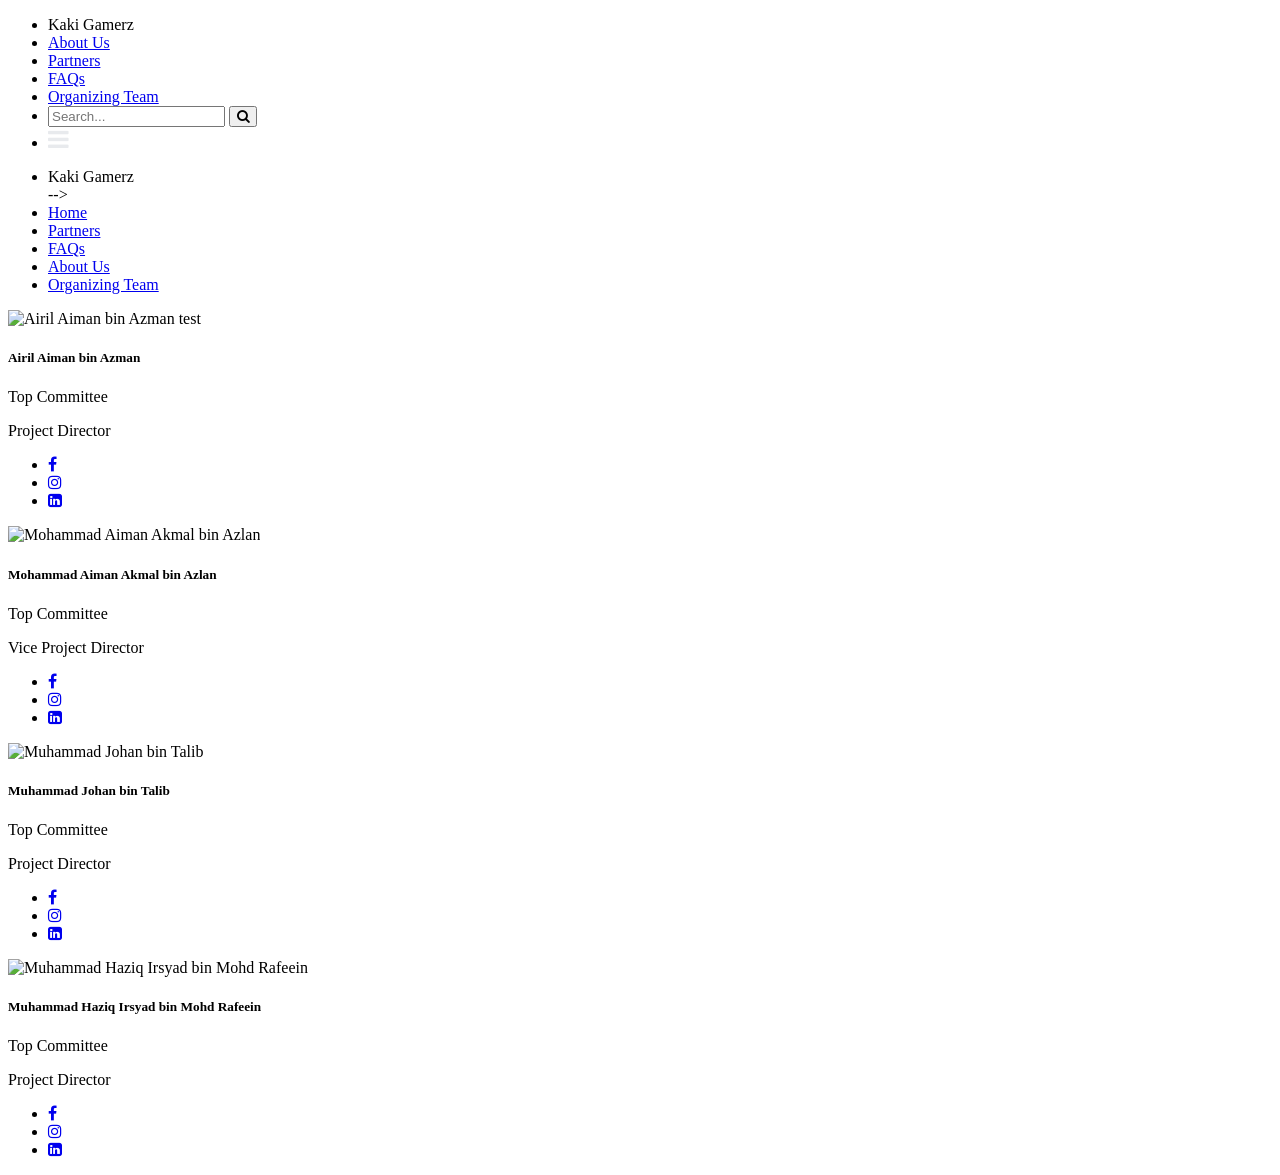
==== public/HTML/aboutPage.html @ de5bdeb2 "Creating main basic structure for further development" ====
<!DOCTYPE html>
<html lang="en">

<head>
    <meta charset="UTF-8">
    <meta name="viewport" content="width=device-width, initial-scale=1.0">
    <title>Kaki Gamerz</title>

    <link rel="stylesheet" href="aboutPage.css">

    <link rel="stylesheet" href="https://cdnjs.cloudflare.com/ajax/libs/font-awesome/4.7.0/css/font-awesome.min.css">

    <script src="script.js"></script>
</head>

<body>

<nav id="navbar">
    <ul>
        <li><a> Kaki Gamerz </a></li>
        <li class="hideOnMobile"><a href="#"> About Us </a></li>
        <li class="hideOnMobile"><a href="#"> Partners</a></li>
        <li class="hideOnMobile"><a href="#"> FAQs</a></li>
        <li class="hideOnMobile"><a href="#"> Organizing Team</a></li>

        <li>
            <div class="search">
                <input type="text" class="searchTerm" placeholder="Search...">
                <button type="submit" class="searchButton">
                    <i class="fa fa-search"></i>
                </button>
            </div>
        </li>

        <li class="menuButton">
            <a href="#"> <i class="fa fa-bars" style="font-size:24px; color:#e8eaed;"></i> </a>
        </li>
    </ul>

    <div id="sidebar">
        <ul class="sidebar">
            <li><a> Kaki Gamerz</a></li>-->
            <li><a href="#"> Home</a></li>
            <li><a href="#"> Partners</a></li>
            <li><a href="#"> FAQs</a></li>
            <li><a href="#"> About Us</a></li>
            <li><a href="#"> Organizing Team</a></li>
        </ul>
    </div>
</nav>

<div class="container">
    <div class="All-Grid">

        <div class="topCommittee">
            <div class="imgBox">
                <img src="#" alt="Airil Aiman bin Azman test">
            </div>
            <div class="description">
                <h5> Airil Aiman bin Azman</h5>
                <p>Top Committee</p>
                <p>Project Director</p>
            </div>
            <div class="CommitteeSocMed">
                <ul>
                    <li><a href="https://www.facebook.com/qy.lim.5" target="_blank"><i class="fa fa-facebook"></i></a>
                    </li>
                    <li><a href="https://www.instagram.com/qiannyunnn/" target="_blank"><i class="fa fa-instagram"></i></a>
                    </li>
                    <li><a href="https://www.linkedin.com/in/lim-qian-yun-292707256" target="_blank"><i
                            class="fa fa-linkedin-square"></i></a></li>
                </ul>
            </div>
        </div>

        <div class="topCommittee">
            <div class="imgBox">
                <img src="#" alt="Mohammad Aiman Akmal bin Azlan">
                <div class="border"></div>
            </div>
            <div class="description">
                <h5> Mohammad Aiman Akmal bin Azlan</h5>
                <p>Top Committee</p>
                <p> Vice Project Director</p>
            </div>
            <div class="CommitteeSocMed">
                <ul>
                    <li><a href="https://www.facebook.com/weize.wong.3" target="_blank"><i
                            class="fa fa-facebook"></i></a></li>
                    <li><a href="https://www.instagram.com/weize_0912" target="_blank"><i
                            class="fa fa-instagram"></i></a></li>
                    <li><a href="https://www.linkedin.com/in/wong-wei-ze-b61b62208" target="_blank"><i
                            class="fa fa-linkedin-square"></i></a></li>
                </ul>
            </div>
        </div>

        <div class="topCommittee">
            <div class="imgBox">
                <img src="#" alt="Muhammad Johan bin Talib">
            </div>
            <div class="description">
                <h5> Muhammad Johan bin Talib</h5>
                <p>Top Committee</p>
                <p>Project Director</p>
            </div>
            <div class="CommitteeSocMed">
                <ul>
                    <li><a href="https://www.facebook.com/qy.lim.5" target="_blank"><i class="fa fa-facebook"></i></a>
                    </li>
                    <li><a href="https://www.instagram.com/qiannyunnn/" target="_blank"><i class="fa fa-instagram"></i></a>
                    </li>
                    <li><a href="https://www.linkedin.com/in/lim-qian-yun-292707256" target="_blank"><i
                            class="fa fa-linkedin-square"></i></a></li>
                </ul>
            </div>
        </div>

        <div class="topCommittee">
            <div class="imgBox">
                <img src="#" alt="Muhammad Haziq Irsyad bin Mohd Rafeein">
            </div>
            <div class="description">
                <h5> Muhammad Haziq Irsyad bin Mohd Rafeein</h5>
                <p>Top Committee</p>
                <p>Project Director</p>
            </div>
            <div class="CommitteeSocMed">
                <ul>
                    <li><a href="https://www.facebook.com/qy.lim.5" target="_blank"><i class="fa fa-facebook"></i></a>
                    </li>
                    <li><a href="https://www.instagram.com/qiannyunnn/" target="_blank"><i class="fa fa-instagram"></i></a>
                    </li>
                    <li><a href="https://www.linkedin.com/in/lim-qian-yun-292707256" target="_blank"><i
                            class="fa fa-linkedin-square"></i></a></li>
                </ul>
            </div>
        </div>

    </div>
</div>

</body>
</html>
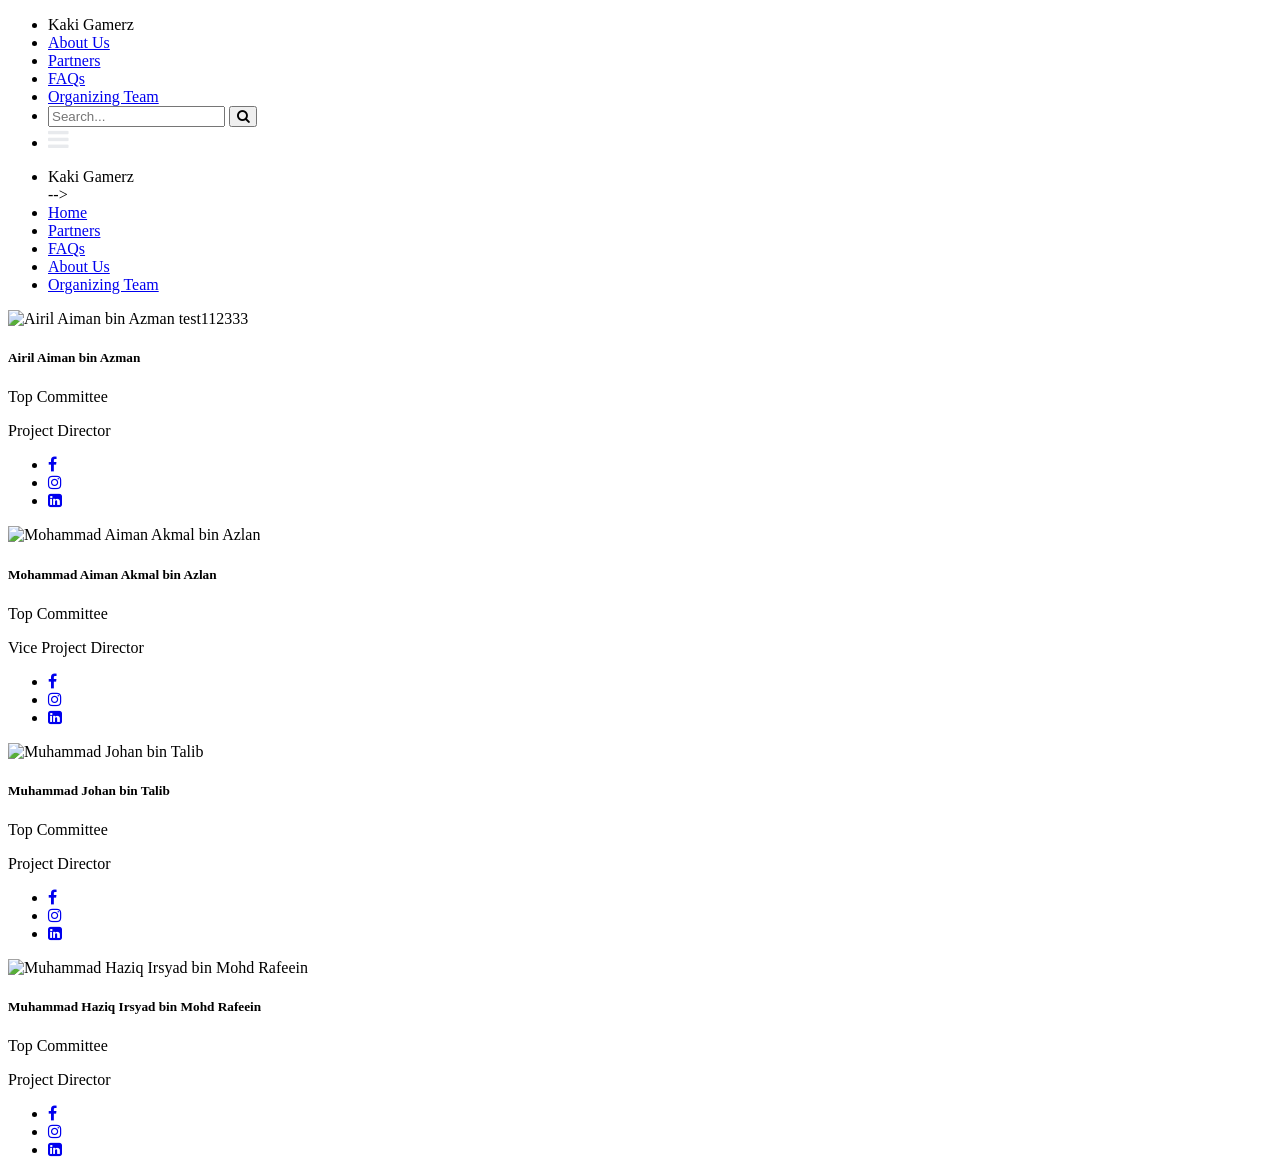
==== commit 61a7c0d9: "test 2" ====
--- a/public/HTML/aboutPage.html
+++ b/public/HTML/aboutPage.html
@@ -54,7 +54,7 @@
 
         <div class="topCommittee">
             <div class="imgBox">
-                <img src="#" alt="Airil Aiman bin Azman test">
+                <img src="#" alt="Airil Aiman bin Azman test112333">
             </div>
             <div class="description">
                 <h5> Airil Aiman bin Azman</h5>
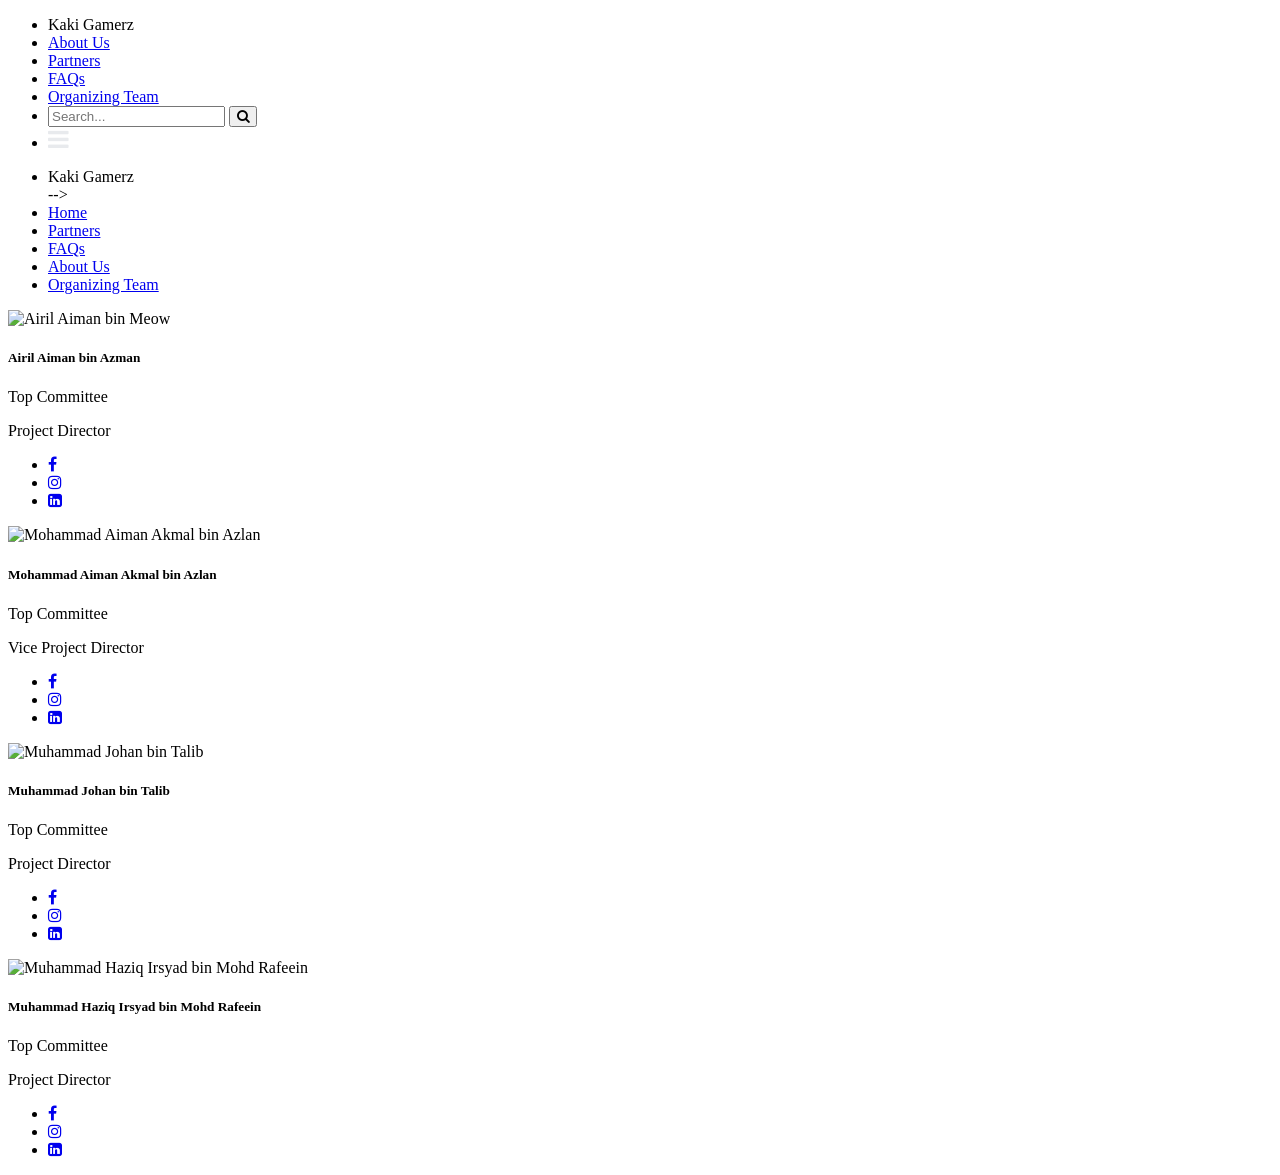
==== commit 10309d9e: "test 1 meow" ====
--- a/public/HTML/aboutPage.html
+++ b/public/HTML/aboutPage.html
@@ -54,7 +54,7 @@
 
         <div class="topCommittee">
             <div class="imgBox">
-                <img src="#" alt="Airil Aiman bin Azman test112333">
+                <img src="#" alt="Airil Aiman bin Meow">
             </div>
             <div class="description">
                 <h5> Airil Aiman bin Azman</h5>
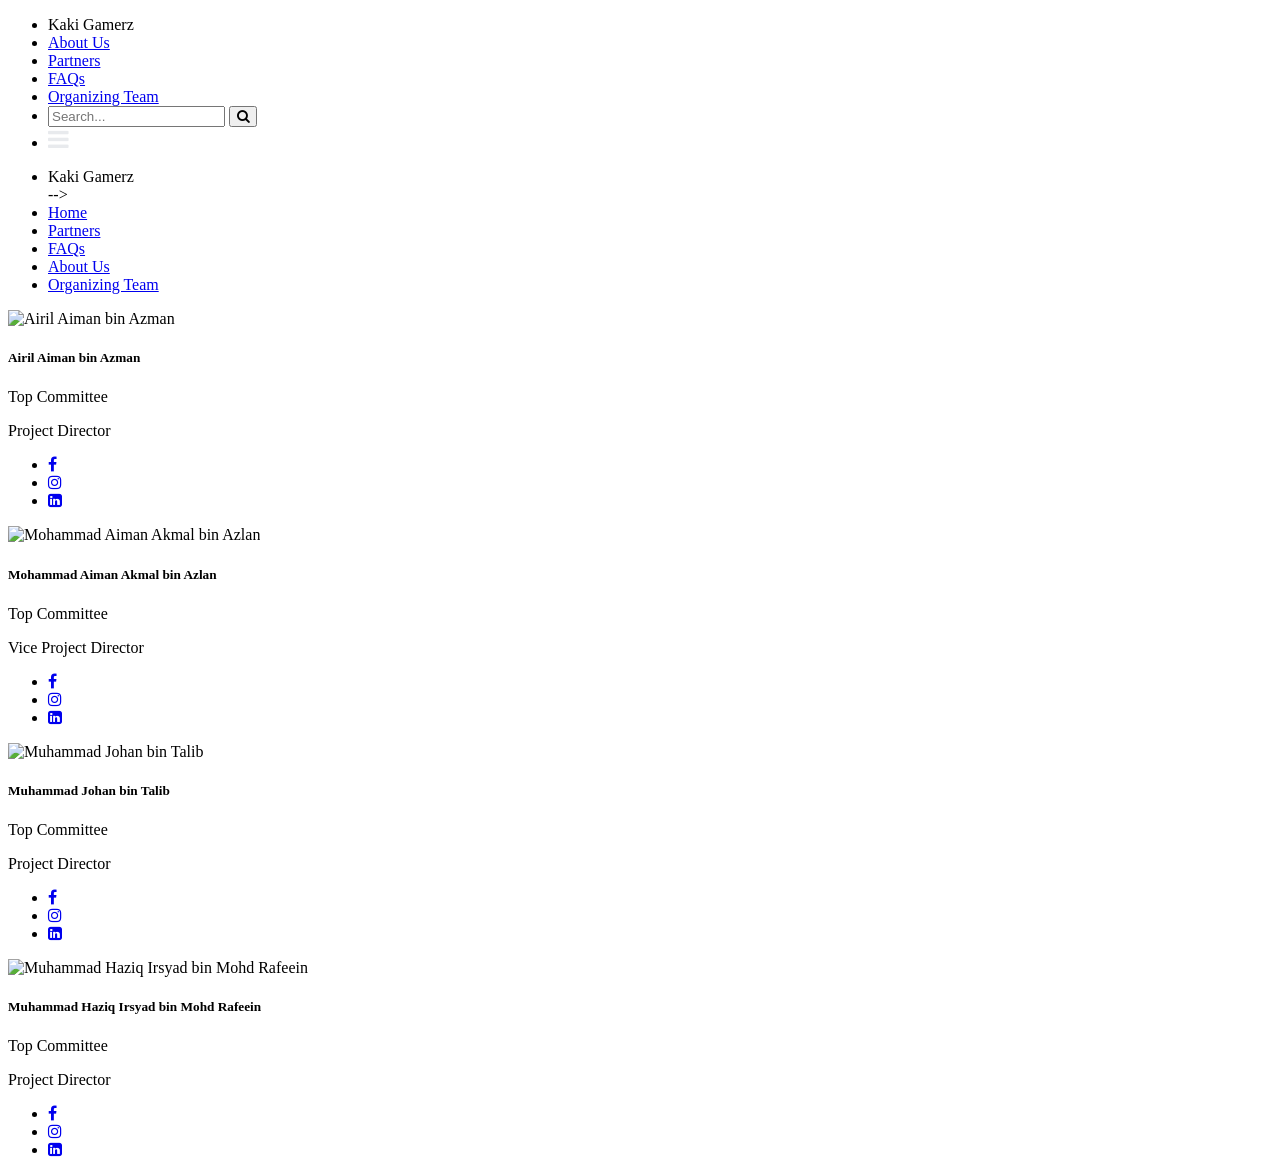
==== commit d06bb8f3: "try" ====
--- a/public/HTML/aboutPage.html
+++ b/public/HTML/aboutPage.html
@@ -54,7 +54,7 @@
 
         <div class="topCommittee">
             <div class="imgBox">
-                <img src="#" alt="Airil Aiman bin Meow">
+                <img src="#" alt="Airil Aiman bin Azman">
             </div>
             <div class="description">
                 <h5> Airil Aiman bin Azman</h5>
@@ -85,11 +85,11 @@
             </div>
             <div class="CommitteeSocMed">
                 <ul>
-                    <li><a href="https://www.facebook.com/weize.wong.3" target="_blank"><i
+                    <li><a href="https://www.facebook.com/mohd.aiman.akmal.2025" target="_blank"><i
                             class="fa fa-facebook"></i></a></li>
-                    <li><a href="https://www.instagram.com/weize_0912" target="_blank"><i
+                    <li><a href="https://www.instagram.com/kmalzln_/" target="_blank"><i
                             class="fa fa-instagram"></i></a></li>
-                    <li><a href="https://www.linkedin.com/in/wong-wei-ze-b61b62208" target="_blank"><i
+                    <li><a href="https://www.linkedin.com/in/aimanakmalazlan/" target="_blank"><i
                             class="fa fa-linkedin-square"></i></a></li>
                 </ul>
             </div>
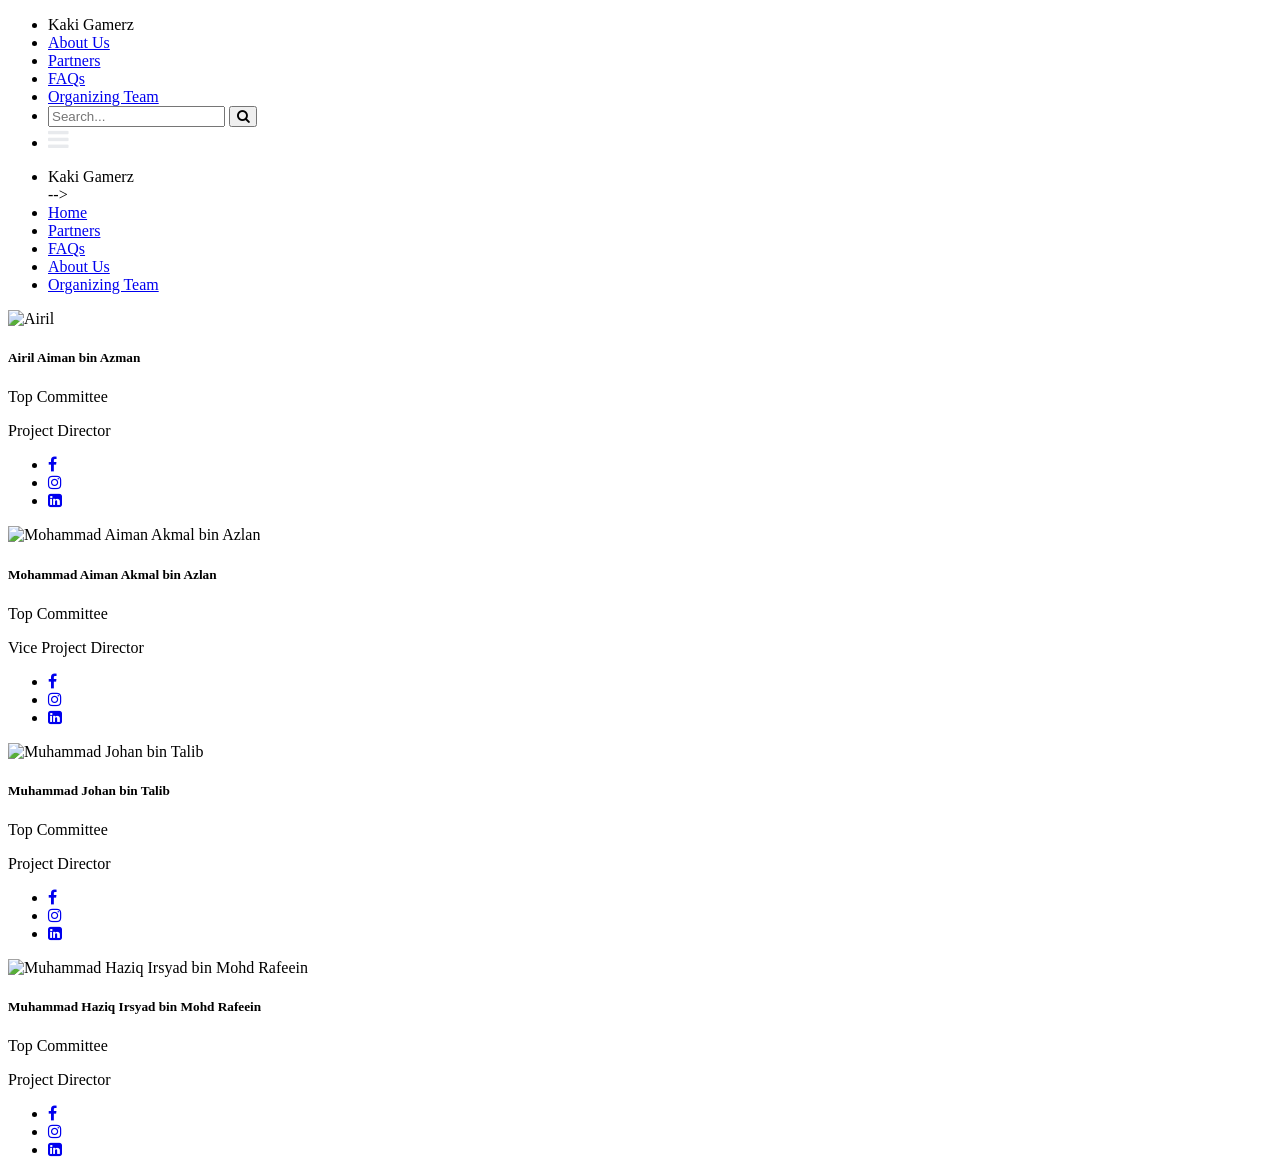
==== commit c765c33a: "Change airil name" ====
--- a/public/HTML/aboutPage.html
+++ b/public/HTML/aboutPage.html
@@ -54,7 +54,7 @@
 
         <div class="topCommittee">
             <div class="imgBox">
-                <img src="#" alt="Airil Aiman bin Azman">
+                <img src="#" alt="Airil ">
             </div>
             <div class="description">
                 <h5> Airil Aiman bin Azman</h5>
@@ -85,11 +85,11 @@
             </div>
             <div class="CommitteeSocMed">
                 <ul>
-                    <li><a href="https://www.facebook.com/mohd.aiman.akmal.2025" target="_blank"><i
+                    <li><a href="https://www.facebook.com/weize.wong.3" target="_blank"><i
                             class="fa fa-facebook"></i></a></li>
-                    <li><a href="https://www.instagram.com/kmalzln_/" target="_blank"><i
+                    <li><a href="https://www.instagram.com/weize_0912" target="_blank"><i
                             class="fa fa-instagram"></i></a></li>
-                    <li><a href="https://www.linkedin.com/in/aimanakmalazlan/" target="_blank"><i
+                    <li><a href="https://www.linkedin.com/in/wong-wei-ze-b61b62208" target="_blank"><i
                             class="fa fa-linkedin-square"></i></a></li>
                 </ul>
             </div>
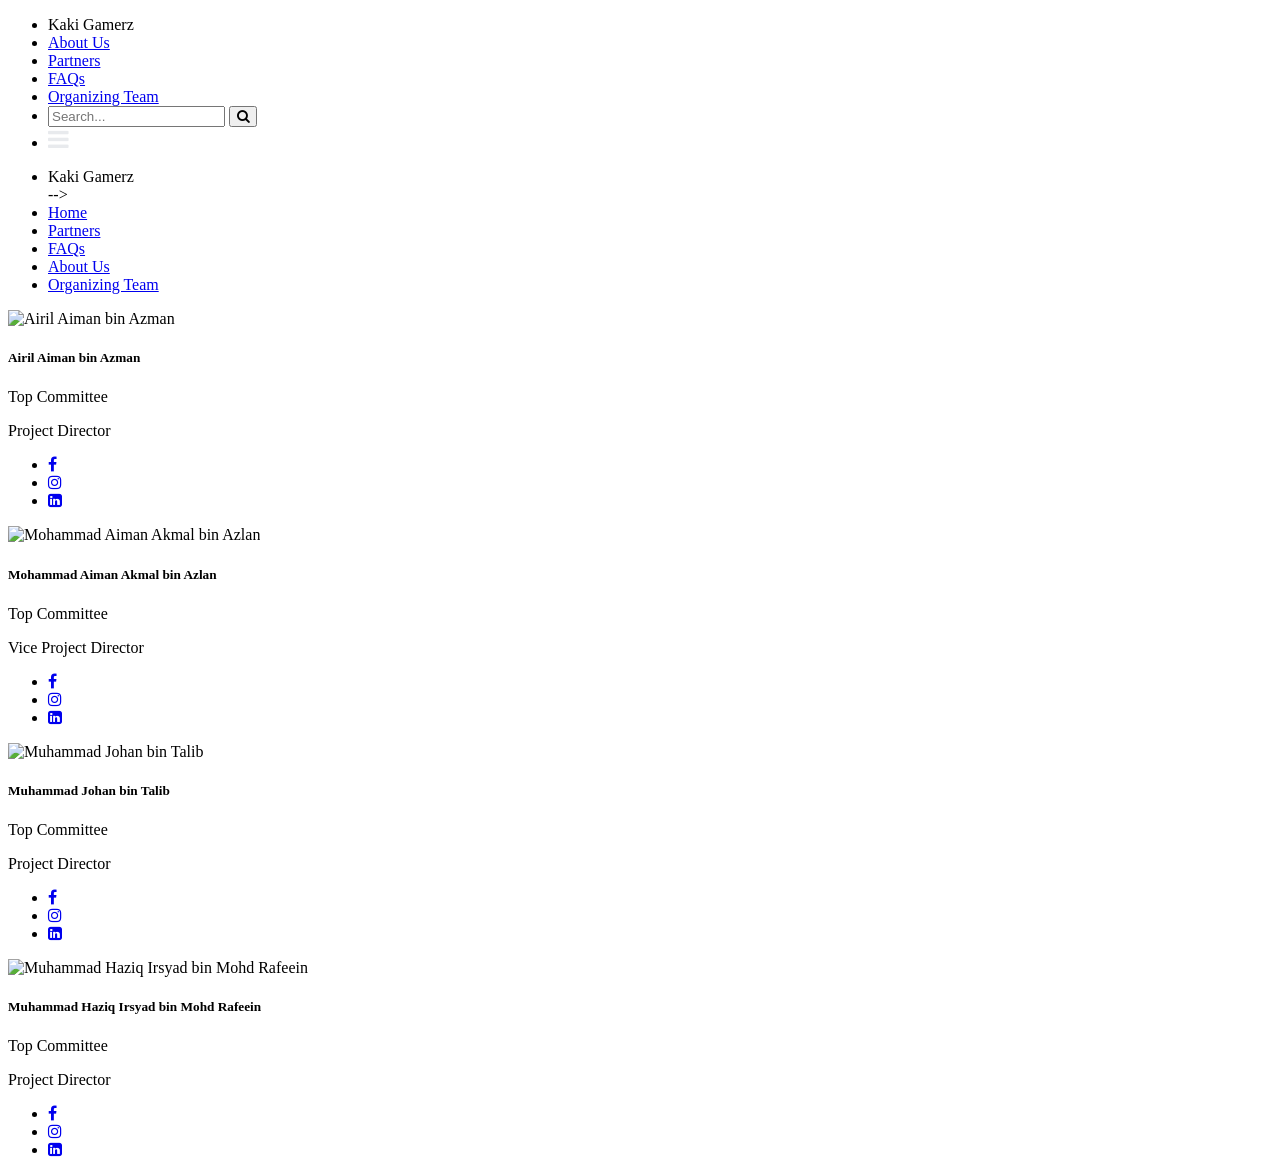
==== commit 35b35619: "test 1 meow" ====
--- a/public/HTML/aboutPage.html
+++ b/public/HTML/aboutPage.html
@@ -54,7 +54,7 @@
 
         <div class="topCommittee">
             <div class="imgBox">
-                <img src="#" alt="Airil ">
+                <img src="#" alt="Airil Aiman bin Azman">
             </div>
             <div class="description">
                 <h5> Airil Aiman bin Azman</h5>
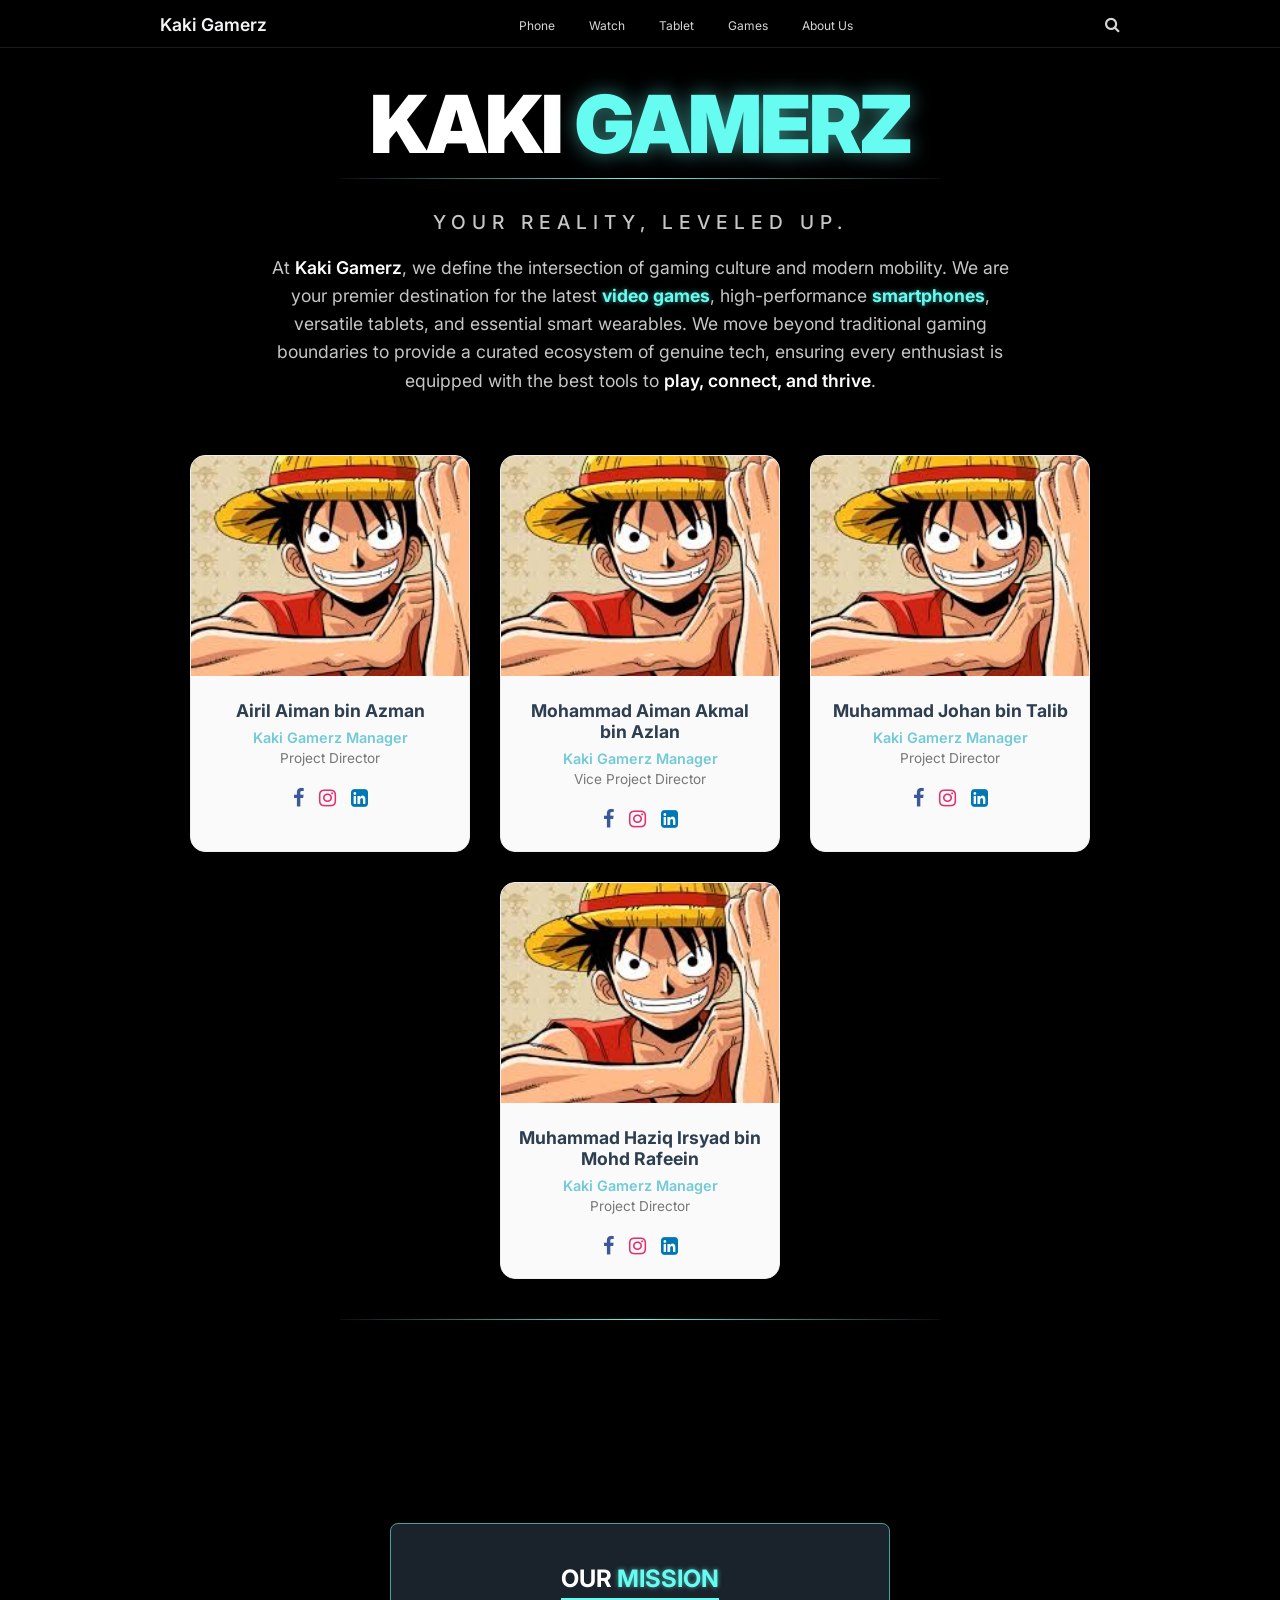
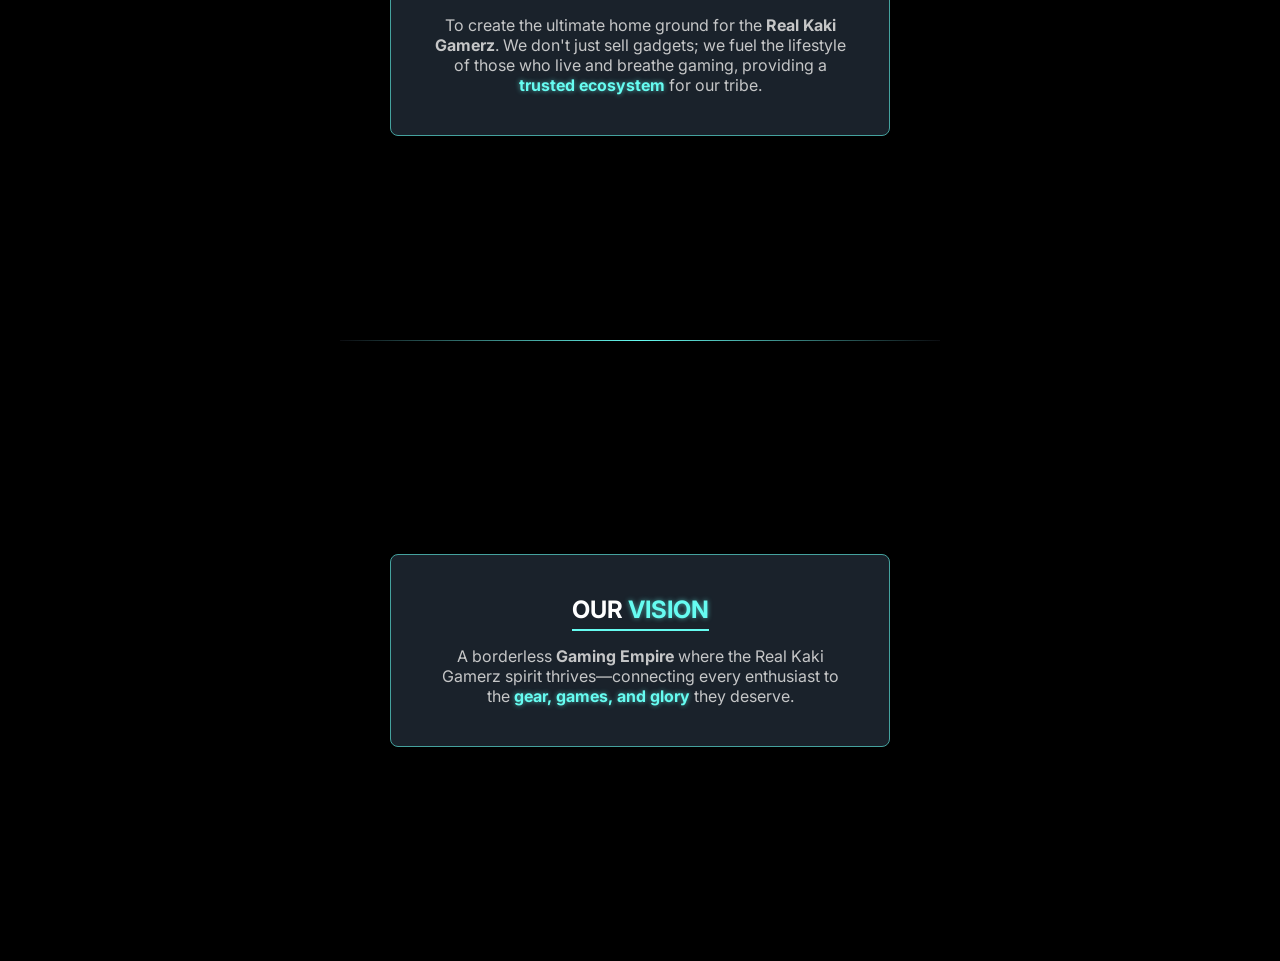
==== commit c3dcf765: "Merge pull request #6 from Hazyyyq/haziq/feature/aboutPage-design About Us Redesign" ====
--- a/public/HTML/aboutPage.html
+++ b/public/HTML/aboutPage.html
@@ -1,144 +1,155 @@
 <!DOCTYPE html>
 <html lang="en">
-
 <head>
     <meta charset="UTF-8">
     <meta name="viewport" content="width=device-width, initial-scale=1.0">
-    <title>Kaki Gamerz</title>
-
-    <link rel="stylesheet" href="aboutPage.css">
-
+    <title>Kaki Gamerz - Organizing Team</title>
+    <link rel="stylesheet" href="../CSS/aboutPage.css">
+    <link rel="preconnect" href="https://fonts.googleapis.com">
+    <link rel="preconnect" href="https://fonts.gstatic.com" crossorigin>
+    <link href="https://fonts.googleapis.com/css2?family=Inter:wght@400;600;700&display=swap" rel="stylesheet">
     <link rel="stylesheet" href="https://cdnjs.cloudflare.com/ajax/libs/font-awesome/4.7.0/css/font-awesome.min.css">
-
-    <script src="script.js"></script>
 </head>
-
 <body>
 
-<nav id="navbar">
-    <ul>
-        <li><a> Kaki Gamerz </a></li>
-        <li class="hideOnMobile"><a href="#"> About Us </a></li>
-        <li class="hideOnMobile"><a href="#"> Partners</a></li>
-        <li class="hideOnMobile"><a href="#"> FAQs</a></li>
-        <li class="hideOnMobile"><a href="#"> Organizing Team</a></li>
-
-        <li>
-            <div class="search">
-                <input type="text" class="searchTerm" placeholder="Search...">
-                <button type="submit" class="searchButton">
-                    <i class="fa fa-search"></i>
-                </button>
-            </div>
-        </li>
-
-        <li class="menuButton">
-            <a href="#"> <i class="fa fa-bars" style="font-size:24px; color:#e8eaed;"></i> </a>
-        </li>
-    </ul>
-
-    <div id="sidebar">
-        <ul class="sidebar">
-            <li><a> Kaki Gamerz</a></li>-->
-            <li><a href="#"> Home</a></li>
-            <li><a href="#"> Partners</a></li>
-            <li><a href="#"> FAQs</a></li>
-            <li><a href="#"> About Us</a></li>
-            <li><a href="#"> Organizing Team</a></li>
-        </ul>
+<nav>
+    <div class="nav-content">
+        <a href="/" class="logo">Kaki Gamerz</a>
+        <div class="nav-links">
+            <a href="#">Phone</a>
+            <a href="#">Watch</a>
+            <a href="#">Tablet</a>
+            <a href="#">Games</a>
+            <a href="aboutPage.html">About Us</a>
+        </div>
+        <div class="search-box">
+            <i class="fa fa-search"></i>
+        </div>
     </div>
 </nav>
 
-<div class="container">
+<main class="container">
+
+    <div class="brand-header">
+        <h1 class="big-brand-title">KAKI <span class="neon-text">GAMERZ</span></h1>
+        <hr class="separator2">
+        <div class="brand-tagline">YOUR REALITY, LEVELED UP.</div>
+
+        <p class="about-text">
+            At <strong class="text-white">Kaki Gamerz</strong>, we define the intersection of gaming culture and modern mobility.
+            We are your premier destination for the latest <span class="highlight">video games</span>,
+            high-performance <span class="highlight">smartphones</span>, versatile tablets, and essential smart wearables.
+            We move beyond traditional gaming boundaries to provide a curated ecosystem of genuine tech,
+            ensuring every enthusiast is equipped with the best tools to <strong class="text-white">play, connect, and thrive</strong>.
+        </p>
+
+    </div>
+
     <div class="All-Grid">
 
-        <div class="topCommittee">
-            <div class="imgBox">
-                <img src="#" alt="Airil Aiman bin Azman">
-            </div>
-            <div class="description">
-                <h5> Airil Aiman bin Azman</h5>
-                <p>Top Committee</p>
+        <article class="managerProfile">
+            <img src="../img/test.jpeg" alt="Airil Aiman bin Azman">
+            <div class="info">
+                <h5>Airil Aiman bin Azman</h5>
+                <p>Kaki Gamerz Manager</p>
                 <p>Project Director</p>
             </div>
-            <div class="CommitteeSocMed">
-                <ul>
-                    <li><a href="https://www.facebook.com/qy.lim.5" target="_blank"><i class="fa fa-facebook"></i></a>
-                    </li>
-                    <li><a href="https://www.instagram.com/qiannyunnn/" target="_blank"><i class="fa fa-instagram"></i></a>
-                    </li>
-                    <li><a href="https://www.linkedin.com/in/lim-qian-yun-292707256" target="_blank"><i
-                            class="fa fa-linkedin-square"></i></a></li>
-                </ul>
+            <ul class="ManagerSocMed">
+                <li><a href="#" target="_blank"><i class="fa fa-facebook"></i></a></li>
+                <li><a href="#" target="_blank"><i class="fa fa-instagram"></i></a></li>
+                <li><a href="#" target="_blank"><i class="fa fa-linkedin-square"></i></a></li>
+            </ul>
+        </article>
+
+        <article class="managerProfile">
+            <img src="../img/test.jpeg" alt="Mohammad Aiman Akmal bin Azlan">
+            <div class="info">
+                <h5>Mohammad Aiman Akmal bin Azlan</h5>
+                <p>Kaki Gamerz Manager</p>
+                <p>Vice Project Director</p>
             </div>
-        </div>
+            <ul class="ManagerSocMed">
+                <li><a href="#" target="_blank"><i class="fa fa-facebook"></i></a></li>
+                <li><a href="#" target="_blank"><i class="fa fa-instagram"></i></a></li>
+                <li><a href="#" target="_blank"><i class="fa fa-linkedin-square"></i></a></li>
+            </ul>
+        </article>
 
-        <div class="topCommittee">
-            <div class="imgBox">
-                <img src="#" alt="Mohammad Aiman Akmal bin Azlan">
-                <div class="border"></div>
-            </div>
-            <div class="description">
-                <h5> Mohammad Aiman Akmal bin Azlan</h5>
-                <p>Top Committee</p>
-                <p> Vice Project Director</p>
-            </div>
-            <div class="CommitteeSocMed">
-                <ul>
-                    <li><a href="https://www.facebook.com/weize.wong.3" target="_blank"><i
-                            class="fa fa-facebook"></i></a></li>
-                    <li><a href="https://www.instagram.com/weize_0912" target="_blank"><i
-                            class="fa fa-instagram"></i></a></li>
-                    <li><a href="https://www.linkedin.com/in/wong-wei-ze-b61b62208" target="_blank"><i
-                            class="fa fa-linkedin-square"></i></a></li>
-                </ul>
-            </div>
-        </div>
-
-        <div class="topCommittee">
-            <div class="imgBox">
-                <img src="#" alt="Muhammad Johan bin Talib">
-            </div>
-            <div class="description">
-                <h5> Muhammad Johan bin Talib</h5>
-                <p>Top Committee</p>
+        <article class="managerProfile">
+            <img src="../img/test.jpeg" alt="Muhammad Johan bin Talib">
+            <div class="info">
+                <h5>Muhammad Johan bin Talib</h5>
+                <p>Kaki Gamerz Manager</p>
                 <p>Project Director</p>
             </div>
-            <div class="CommitteeSocMed">
-                <ul>
-                    <li><a href="https://www.facebook.com/qy.lim.5" target="_blank"><i class="fa fa-facebook"></i></a>
-                    </li>
-                    <li><a href="https://www.instagram.com/qiannyunnn/" target="_blank"><i class="fa fa-instagram"></i></a>
-                    </li>
-                    <li><a href="https://www.linkedin.com/in/lim-qian-yun-292707256" target="_blank"><i
-                            class="fa fa-linkedin-square"></i></a></li>
-                </ul>
-            </div>
-        </div>
+            <ul class="ManagerSocMed">
+                <li><a href="#" target="_blank"><i class="fa fa-facebook"></i></a></li>
+                <li><a href="#" target="_blank"><i class="fa fa-instagram"></i></a></li>
+                <li><a href="#" target="_blank"><i class="fa fa-linkedin-square"></i></a></li>
+            </ul>
+        </article>
 
-        <div class="topCommittee">
-            <div class="imgBox">
-                <img src="#" alt="Muhammad Haziq Irsyad bin Mohd Rafeein">
-            </div>
-            <div class="description">
-                <h5> Muhammad Haziq Irsyad bin Mohd Rafeein</h5>
-                <p>Top Committee</p>
+        <article class="managerProfile">
+            <img src="../img/test.jpeg" alt="Muhammad Haziq Irsyad bin Mohd Rafeein">
+            <div class="info">
+                <h5>Muhammad Haziq Irsyad bin Mohd Rafeein</h5>
+                <p>Kaki Gamerz Manager</p>
                 <p>Project Director</p>
             </div>
-            <div class="CommitteeSocMed">
-                <ul>
-                    <li><a href="https://www.facebook.com/qy.lim.5" target="_blank"><i class="fa fa-facebook"></i></a>
-                    </li>
-                    <li><a href="https://www.instagram.com/qiannyunnn/" target="_blank"><i class="fa fa-instagram"></i></a>
-                    </li>
-                    <li><a href="https://www.linkedin.com/in/lim-qian-yun-292707256" target="_blank"><i
-                            class="fa fa-linkedin-square"></i></a></li>
-                </ul>
-            </div>
-        </div>
+            <ul class="ManagerSocMed">
+                <li><a href="#" target="_blank"><i class="fa fa-facebook"></i></a></li>
+                <li><a href="#" target="_blank"><i class="fa fa-instagram"></i></a></li>
+                <li><a href="#" target="_blank"><i class="fa fa-linkedin-square"></i></a></li>
+            </ul>
+        </article>
 
     </div>
-</div>
+
+    <hr class="separator">
+
+    <section class="video-section">
+
+        <video autoplay muted loop playsinline class="back-video">
+            <source src="../vid/GravitiGamerz.mp4" type="video/mp4">
+        </video>
+
+        <div class="video-overlay"></div>
+
+        <div class = "MissionVision-container" >
+
+            <h2 class="section-title">Our <span class="highlight">Mission</span></h2>
+
+            <p>
+                To create the ultimate home ground for the <strong>Real Kaki Gamerz</strong>.
+                We don't just sell gadgets; we fuel the lifestyle of those who live and breathe gaming,
+                providing a <span class="highlight">trusted ecosystem</span> for our tribe.
+            </p>
+
+        </div>
+    </section>
+
+    <hr class="separator">
+
+    <section class="video-section">
+
+        <video autoplay muted loop playsinline class="back-video">
+            <source src="../vid/GravitiGamerz_2.mp4" type="video/mp4">
+        </video>
+
+        <div class="video-overlay"></div>
+
+        <div class="MissionVision-container">
+            <h2 class="section-title">Our <span class="highlight">Vision</span></h2>
+
+            <p>
+                A borderless <strong>Gaming Empire</strong> where the Real Kaki Gamerz spirit thrives—connecting
+                every enthusiast to the <span class="highlight">gear, games, and glory</span> they deserve.
+            </p>
+
+        </div>
+    </section>
+
+</main>
 
 </body>
 </html>
--- a/public/CSS/aboutPage.css
+++ b/public/CSS/aboutPage.css
@@ -0,0 +1,355 @@
+/* --- Global Resets & Fonts --- */
+/* Matches your Front Page exactly */
+@import url('https://fonts.googleapis.com/css2?family=Inter:wght@400;600;700&display=swap');
+
+* {
+    margin: 0;
+    padding: 0;
+    box-sizing: border-box;
+    font-family: 'Inter', -apple-system, BlinkMacSystemFont, sans-serif;
+}
+
+body {
+    /*background: #f8f9fa; !* Keeping the soft gray for the profile card contrast *!*/
+    background-color: #000;
+    color: #333;
+    overflow-x: hidden;
+    min-height: 100vh;
+}
+
+/* --- EXACT NAVBAR FROM FRONT PAGE --- */
+nav {
+    background-color: rgba(0,0,0,0.8);
+    height: 48px;
+    width: 100%;
+    position: fixed;
+    top: 0;
+    z-index: 1000;
+    border-bottom: 1px solid rgba(255,255,233,0.1);
+    backdrop-filter: saturate(180%) blur(20px);
+    -webkit-backdrop-filter: saturate(180%) blur(20px);
+}
+
+.nav-content {
+    max-width: 1000px;
+    margin: 0 auto;
+    display: flex;
+    justify-content: space-between;
+    align-items: center;
+    height: 48px;
+    padding: 0 20px;
+}
+
+.logo {
+    color: #f5f5f7;
+    text-decoration: none;
+    font-weight: 600;
+    font-size: 1.1rem;
+}
+
+.logo:hover {
+    color: #66fcf1;
+    font-weight: bold;
+    text-shadow: 0 0 5px rgba(102, 252, 241, 0.6);
+}
+
+/* Note: I removed the ".nav-links { display: flex }" block
+   because it was absent in your Front Page code. */
+
+.nav-links a {
+    color: #d6d6d6;
+    text-decoration: none;
+    font-size: 12px;  /* Matches your Front Page exactly */
+    margin: 0 15px;
+    transition: color 0.3s;
+}
+
+.nav-links a:hover {
+    color: #66fcf1;
+    font-weight: bold;
+    text-shadow: 0 0 5px rgba(102, 252, 241, 0.6); /* Adds a slight neon glow to text */
+}
+
+.search-box i {
+    color: #d6d6d6;
+    cursor: pointer;
+    /* Removed explicit font-size to match Front Page */
+}
+
+/* --- Layout Container (Specific to About Page) --- */
+.container {
+    max-width: 1100px;
+    margin: 0 auto;
+    /* Keeps content from hiding behind the fixed navbar */
+    padding: 80px 20px 40px;
+}
+
+/* Container to hold the title and tagline */
+.brand-header {
+    text-align: center;
+    margin-bottom: 40px;
+    position: relative;
+    z-index: 10; /* Ensures it sits on top of video/images */
+}
+
+/* The Main Title (H1) */
+.big-brand-title {
+    font-size: 5rem; /* Massive size (80px) */
+    font-weight: 900; /* Extra Bold */
+    margin: 0;
+    line-height: 1.1;
+    text-transform: uppercase;
+    letter-spacing: -2px; /* Tightens the letters for a modern look */
+    color: #fff;
+    font-family: 'Inter', sans-serif; /* Or your preferred font */
+}
+
+/* The Neon Effect */
+.neon-text {
+    color: #66fcf1; /* Your Neon Cyan */
+    text-shadow: 0 0 20px rgba(102, 252, 241, 0.5); /* Glow effect */
+}
+
+/* The Tagline */
+.brand-tagline {
+    font-size: 1.2rem;
+    color: #c5c6c7; /* Light grey */
+    text-transform: uppercase;
+    letter-spacing: 6px; /* Widens the letters for a "Cinematic" look */
+    margin-top: 15px;
+    font-weight: 500;
+    display: inline-block;
+    padding-top: 15px;
+}
+
+/* Mobile Responsiveness */
+@media (max-width: 768px) {
+    .big-brand-title {
+        font-size: 3rem; /* Smaller on mobile */
+    }
+    .brand-tagline {
+        font-size: 0.9rem;
+        letter-spacing: 3px;
+    }
+}
+
+.about-text {
+    color: #c5c6c7; /* Light Grey text */
+    font-size: 1.1rem;
+    line-height: 1.6; /* Good spacing for readability */
+    text-align: center;
+    max-width: 800px; /* Prevents text from stretching too wide */
+    margin: 0 auto; /* Centers the block */
+    padding: 20px;
+}
+
+.text-white {
+    color: #fff;
+    font-weight: 600;
+}/* --- The Flexbox Fix (Centers the orphan item) --- */
+
+.All-Grid {
+    display: flex;
+    flex-wrap: wrap;
+    justify-content: center;
+    gap: 30px;
+}
+
+/* --- Manager Profile Cards --- */
+.managerProfile {
+    flex: 0 1 280px; /* Width logic */
+    background: #fafafa;
+    border-radius: 15px;
+    overflow: hidden;
+    text-align: center;
+    padding-bottom: 20px;
+    box-shadow: 0 4px 15px rgba(0,0,0,0.05);
+    transition: transform 0.3s ease, box-shadow 0.3s ease;
+    border: 1px solid #eee;
+}
+
+.managerProfile:hover {
+    transform: translateY(-8px);
+    border: 3px solid #66fcf1;
+
+    font-weight: bold;
+    text-shadow: 0 0 10px rgba(102, 252, 241, 0.6); /* Adds a slight neon glow to text */
+
+    transition: box-shadow 1s ease, transform 0.8s ease, border 0.3s ease;
+}
+
+/* Image Styling */
+.managerProfile img {
+    width: 100%;
+    height: 220px;
+    object-fit: cover;
+    background-color: #ddd;
+}
+
+/* Text Info Styling */
+.info {
+    padding: 20px 15px 10px;
+}
+
+.info h5 {
+    font-size: 1.1rem;
+    margin-bottom: 8px;
+    color: #2c3e50;
+    font-weight: 700;
+}
+
+.info p:first-of-type {
+    font-size: 0.9rem;
+    color: #72cad6;
+    font-weight: 600;
+    margin-bottom: 4px;
+}
+
+.info p:last-of-type {
+    font-size: 0.85rem;
+    color: #777;
+}
+
+/* Social Media List */
+.ManagerSocMed {
+    list-style: none;
+    display: flex;
+    justify-content: center;
+    gap: 15px;
+    margin-top: 10px;
+}
+
+.ManagerSocMed a {
+    text-decoration: none;
+    font-size: 20px;
+    transition: transform 0.2s, opacity 0.2s;
+}
+
+.ManagerSocMed a:hover {
+    transform: scale(1.2);
+    opacity: 0.8;
+
+    color: #66fcf1;
+    font-weight: bold;
+    text-shadow: 0 0 5px rgba(0, 0, 0, 0.6);
+
+}
+
+/* Specific Social Colors */
+.fa-facebook { color: #3b5998; }
+.fa-instagram { color: #e1306c; }
+.fa-linkedin-square { color: #0077B5; }
+
+/* --- Mobile Fixes --- */
+@media (max-width: 600px) {
+    .managerProfile {
+        flex: 1 1 100%;
+    }
+    .nav-links {
+        display: none;
+    }
+}
+
+.separator {
+    border: 0;
+    height: 1px;
+    background: #45a29e; /* Matches your border color */
+    background-image: linear-gradient(to right, #0b0c10, #66fcf1, #0b0c10); /* Neon fade effect */
+    margin: 40px auto; /* Centers the line and adds spacing */
+    max-width: 600px; /* Ensures line isn't too wide */
+}
+
+.separator2 {
+    border: 0;
+    height: 1px;
+    background: #45a29e; /* Matches your border color */
+    background-image: linear-gradient(to right, #0b0c10, #66fcf1, #0b0c10); /* Neon fade effect */
+    margin: 10px auto 1px; /* Centers the line and adds spacing */
+    max-width: 600px; /* Ensures line isn't too wide */
+}
+
+.section-title {
+    text-align: center;
+}
+
+/* Container for the two cards */
+/* 3. The Card Container */
+/* --- New Video Section Styles --- */
+
+.video-section {
+    position: relative; /* Sets the boundaries */
+    width: 100%;
+    min-height: 60vh; /* Adjust height as needed */
+    display: flex;
+    justify-content: center;
+    align-items: center; /* Centers the card perfectly */
+    overflow: hidden; /* Chops off excess video */
+    padding: 20px;
+}
+
+.back-video {
+    position: absolute;
+    top: 0;
+    left: 0;
+    width: 100%;
+    height: 100%;
+    z-index: 0; /* Sits at the back */
+    object-fit: contain; /* Ensures video covers area without stretching */
+    object-position: center;
+}
+
+.video-overlay {
+    position: absolute;
+    top: 0;
+    left: 0;
+    width: 100%;
+    height: 100%;
+    background: rgba(0, 0, 0, 0.6); /* Darkens the video by 60% */
+    z-index: 1; /* Sits on top of video, below text */
+}
+
+/* --- Updating your Existing Card to be "Glass" --- */
+
+.MissionVision-container {
+    position: relative;
+    z-index: 2; /* Sits on top of everything */
+
+    /* CHANGE: Make background see-through */
+    background-color: rgba(31, 40, 51, 0.85); /* Semi-transparent dark blue */
+    backdrop-filter: blur(10px); /* Blurs the video behind the card */
+    -webkit-backdrop-filter: blur(10px); /* For Safari support */
+
+    /* Keep your existing styles */
+    color: #c5c6c7;
+    padding: 40px;
+    border-radius: 8px;
+    border: 1px solid #45a29e;
+    width: 100%;
+    max-width: 500px;
+    box-shadow: 0 4px 15px rgba(0,0,0,0.5);
+    text-align: center;
+    transition: transform 0.3s ease, box-shadow 0.3s ease;
+}
+
+/* Hover Effect */
+.MissionVision-container:hover {
+    transform: translateY(-10px);
+    box-shadow: 0 0 20px rgba(102, 252, 241, 0.4);
+}
+
+/* Headers styling */
+.MissionVision-container h2 {
+    color: #fff;
+    border-bottom: 2px solid #66fcf1;
+    display: inline-block;
+    padding-bottom: 5px;
+    margin-bottom: 15px;
+    text-transform: uppercase; /* Optional: Looks more "Gamer" */
+}
+
+/* Highlighted words */
+.highlight {
+    color: #66fcf1;
+    font-weight: bold;
+    text-shadow: 0 0 5px rgba(102, 252, 241, 0.6); /* Adds a slight neon glow to text */
+}
